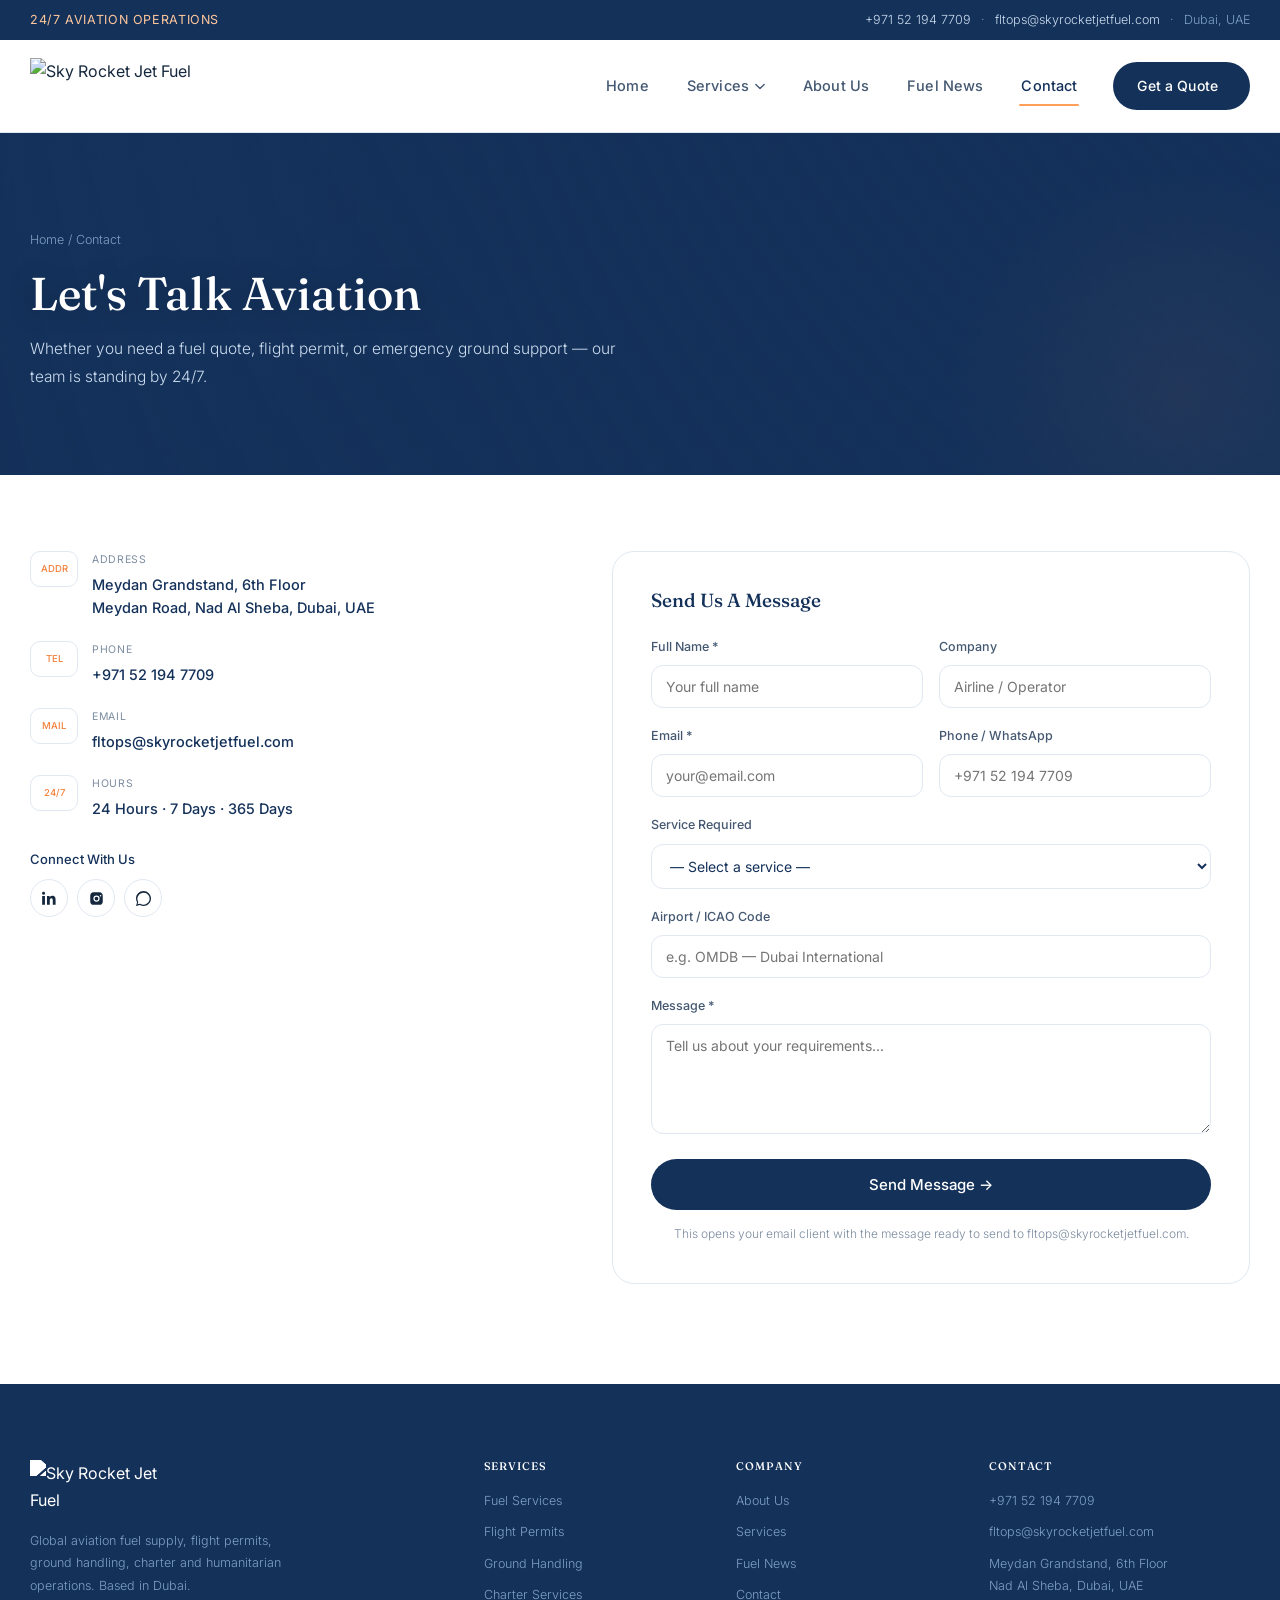
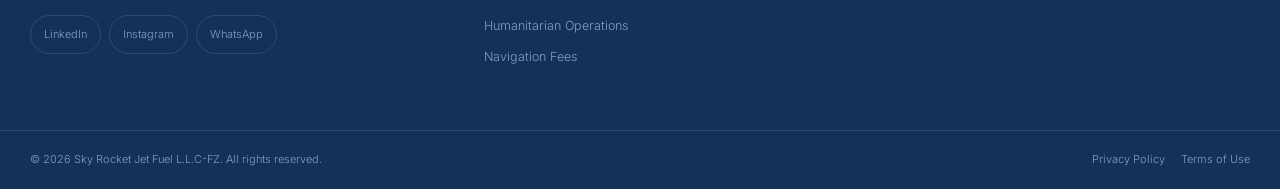
==== contact.html @ 84b89c98 "initial commit" ====
<!DOCTYPE html>
<html lang="en" dir="ltr">
<head>
<meta charset="UTF-8"/>
<meta name="viewport" content="width=device-width,initial-scale=1.0"/>
<title>Contact Us | Sky Rocket Jet Fuel</title>
<meta name="description" content="Contact Sky Rocket Jet Fuel for fuel quotes, flight permits, ground handling, or emergency support — available 24/7."/>
<link rel="canonical" href="https://skyrocketjetfuel.com/contact.html"/>
<link rel="preconnect" href="https://fonts.googleapis.com"><link rel="preconnect" href="https://fonts.gstatic.com" crossorigin>
<link href="https://fonts.googleapis.com/css2?family=Fraunces:opsz,wght@9..144,300..700&family=Inter:wght@300;400;500;600&display=swap" rel="stylesheet"/>
<link rel="stylesheet" href="styles.css"/>
</head>
<body>
<div id="siteHeader"></div>

<div class="page-hero">
  <div class="container">
    <div class="crumb"><a href="index.html">Home</a> / Contact</div>
    <h1>Let's Talk Aviation</h1>
    <p>Whether you need a fuel quote, flight permit, or emergency ground support — our team is standing by 24/7.</p>
  </div>
</div>

<section class="contact-page">
  <div class="container">
    <div class="contact-grid">
      <div class="reveal">
        <div class="c-items">
          <div class="c-item"><div class="c-icon">ADDR</div><div><div class="c-label">ADDRESS</div><div class="c-val">Meydan Grandstand, 6th Floor<br>Meydan Road, Nad Al Sheba, Dubai, UAE</div></div></div>
          <div class="c-item"><div class="c-icon">TEL</div><div><div class="c-label">PHONE</div><div class="c-val"><a href="tel:+971521947709">+971 52 194 7709</a></div></div></div>
          <div class="c-item"><div class="c-icon">MAIL</div><div><div class="c-label">EMAIL</div><div class="c-val"><a href="mailto:fltops@skyrocketjetfuel.com">fltops@skyrocketjetfuel.com</a></div></div></div>
          <div class="c-item"><div class="c-icon">24/7</div><div><div class="c-label">HOURS</div><div class="c-val">24 Hours · 7 Days · 365 Days</div></div></div>
        </div>
        <h4 style="font-size:13px;font-weight:500;color:var(--ink);margin-bottom:12px;font-family:var(--font)">Connect With Us</h4>
        <div class="social-row">
          <a href="https://www.linkedin.com/company/sky-rocket-jet-fuel/" target="_blank" rel="noopener" class="f-soc" title="LinkedIn"><svg viewBox="0 0 24 24"><path d="M4.98 3.5C4.98 4.88 3.87 6 2.49 6S0 4.88 0 3.5 1.11 1 2.49 1s2.49 1.12 2.49 2.5zM.24 8h4.5v14h-4.5V8zm7.5 0h4.32v1.92h.06c.6-1.14 2.06-2.34 4.24-2.34 4.54 0 5.38 2.98 5.38 6.84V22h-4.5v-6.72c0-1.6-.03-3.66-2.22-3.66-2.22 0-2.56 1.74-2.56 3.54V22h-4.5V8z"/></svg></a>
          <a href="https://www.instagram.com/skyrocket_aviation_srvs/" target="_blank" rel="noopener" class="f-soc" title="Instagram"><svg viewBox="0 0 24 24"><path d="M7 2C4.24 2 2 4.24 2 7v10c0 2.76 2.24 5 5 5h10c2.76 0 5-2.24 5-5V7c0-2.76-2.24-5-5-5H7zm5 5a5 5 0 110 10 5 5 0 010-10zm6.5-.75a1.25 1.25 0 110 2.5 1.25 1.25 0 010-2.5zM12 9a3 3 0 100 6 3 3 0 000-6z"/></svg></a>
          <a href="https://wa.me/971521947709" target="_blank" rel="noopener" class="f-soc" title="WhatsApp"><svg viewBox="0 0 24 24"><path d="M20.5 3.5A11.8 11.8 0 0012 0C5.4 0 0 5.4 0 12c0 2.1.6 4.1 1.7 5.9L0 24l6.3-1.7A11.9 11.9 0 0012 24c6.6 0 12-5.4 12-12 0-3.2-1.2-6.2-3.5-8.5zM12 21.8c-1.9 0-3.7-.5-5.3-1.4l-.4-.2-3.7 1 1-3.6-.2-.4A9.8 9.8 0 1121.8 12c0 5.4-4.4 9.8-9.8 9.8z"/></svg></a>
        </div>
      </div>
      <div class="contact-form-box reveal">
        <h3>Send Us A Message</h3>
        <div id="contact-form">
          <div class="form-row">
            <div class="fg"><label>Full Name *</label><input type="text" id="f-name" placeholder="Your full name" required/></div>
            <div class="fg"><label>Company</label><input type="text" id="f-company" placeholder="Airline / Operator"/></div>
          </div>
          <div class="form-row">
            <div class="fg"><label>Email *</label><input type="email" id="f-email" placeholder="your@email.com" required/></div>
            <div class="fg"><label>Phone / WhatsApp</label><input type="tel" id="f-phone" placeholder="+971 52 194 7709"/></div>
          </div>
          <div class="fg"><label>Service Required</label>
            <select id="f-service">
              <option value="">— Select a service —</option>
              <option>Fuel Services (Jet A-1)</option>
              <option>Flight Permits</option>
              <option>Ground Handling</option>
              <option>Charter Services</option>
              <option>Humanitarian Operations</option>
              <option>Navigation Fees</option>
              <option>Open a Credit Account</option>
            </select>
          </div>
          <div class="fg"><label>Airport / ICAO Code</label><input type="text" id="f-icao" placeholder="e.g. OMDB — Dubai International"/></div>
          <div class="fg"><label>Message *</label><textarea id="f-msg" placeholder="Tell us about your requirements..." required></textarea></div>
          <div id="form-error" class="f-error" style="display:none"></div>
          <button type="button" class="f-submit" id="f-submit-btn">Send Message →</button>
          <p class="f-note">This opens your email client with the message ready to send to fltops@skyrocketjetfuel.com.</p>
          <div id="form-ok" style="display:none;margin-top:14px;padding:16px;background:#f0fdf4;border:1.5px solid #86efac;border-radius:8px;text-align:center">
            <div style="font-size:15px;font-weight:700;color:#16a34a">Message Ready to Send</div>
            <p class="ok-detail" style="font-size:12.5px;color:#3d6b4a;margin-top:4px"></p>
          </div>
        </div>
      </div>
    </div>
  </div>
</section>

<div id="siteFooter"></div>
<script src="shared.js"></script>
</body>
</html>
---- styles.css ----
/* ═══════════════════════════════════════════════════
   SKY ROCKET JET FUEL — DESIGN SYSTEM v3
   Concept: professional flight-support desk
   White #FFFFFF · Aviation Blue #14315A · Light Orange #FF9F5A
═══════════════════════════════════════════════════ */
:root{
  --ink:#14315A;
  --navy:#1B4C86;
  --navy2:#2563AE;
  --amber:#FF9F5A;
  --amber-deep:#F2803A;
  --amber-lt:#FFC79B;
  --paper:#FFFFFF;
  --white:#FFFFFF;
  --panel:#EEF3FA;
  --text:#16283D;
  --text2:#445872;
  --text3:#7C8CA0;
  --on-dark:#CBDCEF;
  --on-dark-dim:#7FA0C4;
  --line:#E1E8F2;
  --line-dark:rgba(255,255,255,.12);
  --green:#3FAE64;
  --shadow:0 12px 34px rgba(20,49,90,.08);
  --shadow2:0 26px 60px rgba(20,49,90,.16);
  --radius:14px;
  --font:'Inter',sans-serif;
  --font-display:'Fraunces','Inter',serif;
  --mono:'Inter',sans-serif;
}
*,*::before,*::after{box-sizing:border-box;margin:0;padding:0}
html{scroll-behavior:smooth}
body{background:var(--paper);color:var(--text);font-family:var(--font);font-weight:400;font-size:16px;line-height:1.7;overflow-x:hidden;-webkit-font-smoothing:antialiased}
img{max-width:100%;display:block}
a{color:inherit;text-decoration:none}
ul{list-style:none}
button{font-family:inherit}
:focus-visible{outline:2px solid var(--amber);outline-offset:2px}
@media(prefers-reduced-motion:reduce){*{animation-duration:.01ms!important;transition-duration:.01ms!important}}
.container{width:min(100% - 48px,1220px);margin-inline:auto}
h1,h2,h3,h4{font-family:var(--font-display);font-weight:500;font-optical-sizing:auto;letter-spacing:0;color:var(--ink);line-height:1.15}
.code{font-family:var(--mono);font-size:11px;letter-spacing:.08em;font-weight:500}

/* ---------- topbar ---------- */
.topbar{background:var(--ink);color:var(--on-dark);font-size:12.5px;font-weight:300}
.topbar-in{display:flex;align-items:center;justify-content:space-between;height:40px}
.topbar-in span:first-child{letter-spacing:.05em;color:var(--amber-lt);font-weight:400}
.topbar-in div{display:flex;align-items:center;gap:10px}
.topbar-in a:hover{color:var(--white)}
.topbar-in>div>span{color:var(--on-dark-dim)}

/* ---------- header / nav ---------- */
.site-header{position:sticky;top:0;z-index:50;background:rgba(255,255,255,.85);backdrop-filter:blur(10px);border-bottom:1px solid var(--line)}
.nav-inner{display:flex;align-items:center;justify-content:space-between;height:84px}
.brand img{height:32px;width:auto}
.nav-links{display:flex;align-items:center;gap:32px}
.nav-links>li{position:relative}
.nav-links a{font-size:14px;font-weight:400;color:var(--text2);padding:8px 2px;letter-spacing:.01em}
.nav-links>li>a:hover,.nav-links>li>a.active{color:var(--ink)}
.nav-links>li>a.active{border-bottom:1px solid var(--amber)}
.nav-drop{position:relative}
.dropdown{position:absolute;top:calc(100% + 16px);left:-16px;background:var(--white);border:1px solid var(--line);border-radius:var(--radius);box-shadow:var(--shadow2);padding:10px;min-width:220px;opacity:0;visibility:hidden;transform:translateY(4px);transition:.18s}
.nav-drop:hover .dropdown{opacity:1;visibility:visible;transform:none}
.dropdown a{display:block;padding:10px 14px;border-radius:9px;font-size:13.5px;font-weight:400;color:var(--text2)}
.dropdown a:hover{background:var(--panel);color:var(--ink)}
.nav-cta{background:var(--ink);color:var(--paper)!important;padding:12px 22px;border-radius:24px;font-weight:500!important}
.nav-cta:hover{background:var(--amber-deep);color:var(--ink)!important}
.hamburger{display:none;flex-direction:column;gap:4px;width:24px;background:none;border:0;cursor:pointer}
.hamburger span{height:1.5px;background:var(--ink);border-radius:2px;transition:.2s}
.hamburger.open span:nth-child(1){transform:translateY(6px) rotate(45deg)}
.hamburger.open span:nth-child(2){opacity:0}
.hamburger.open span:nth-child(3){transform:translateY(-6px) rotate(-45deg)}
.mobile-menu{position:fixed;top:84px;left:0;right:0;z-index:49;background:var(--white);border-bottom:1px solid var(--line);box-shadow:var(--shadow2);display:flex;flex-direction:column;transform:translateY(-8px);opacity:0;visibility:hidden;transition:.18s;max-height:calc(100vh - 84px);overflow-y:auto}
.mobile-menu.open{transform:none;opacity:1;visibility:visible}
.mobile-menu a{padding:15px 24px;border-bottom:1px solid var(--line);font-size:14.5px;font-weight:400;color:var(--text2)}
.mobile-menu .mob-section{padding:15px 24px 4px;font-size:11px;font-weight:500;letter-spacing:.08em;color:var(--text3)}

/* ---------- buttons ---------- */
.btn{display:inline-flex;align-items:center;justify-content:center;gap:8px;padding:14px 28px;border-radius:26px;font-size:14px;font-weight:500;cursor:pointer;border:1px solid transparent;transition:.2s;letter-spacing:.01em}
.btn-orange,.btn-primary{background:var(--ink);color:var(--paper)}
.btn-orange:hover,.btn-primary:hover{background:var(--amber-deep);color:var(--ink)}
.btn-outline-dark{border-color:var(--line);color:var(--ink);background:transparent}
.btn-outline-dark:hover{border-color:var(--amber);background:var(--white)}
.btn-outline-light{border-color:var(--line-dark);color:var(--white)}
.btn-outline-light:hover{background:rgba(255,255,255,.06)}

/* ---------- shared section chrome ---------- */
.section{padding:104px 0}
.eyebrow{font-size:12.5px;letter-spacing:.1em;color:var(--amber-deep);font-weight:500;text-transform:uppercase}
.section-head{display:grid;grid-template-columns:1.1fr .9fr;gap:40px;align-items:end;margin-bottom:50px}
.section-head h2{font-size:clamp(28px,3.4vw,42px);margin-top:12px}
.section-head p{color:var(--text2);font-size:15.5px;max-width:480px;line-height:1.8}
.section-label{display:flex;align-items:center;gap:10px}
.section-label span{font-size:12.5px;letter-spacing:.1em;color:var(--amber-deep);font-weight:500;text-transform:uppercase}
.section-title{font-size:clamp(26px,3.2vw,38px);margin:12px 0 18px}
.section-sub{color:var(--text2);font-size:15px;line-height:1.8;max-width:520px}

/* ---------- page hero (interior pages) ---------- */
.page-hero{background:var(--ink);color:var(--white);padding:70px 0 56px}
.crumb{font-size:12.5px;color:var(--on-dark-dim);margin-bottom:18px;font-weight:300}
.crumb a{color:var(--on-dark-dim)}
.crumb a:hover{color:var(--amber-lt)}
.page-hero h1{color:var(--white);font-size:clamp(32px,4vw,46px);margin-bottom:14px;font-weight:500}
.page-hero p{color:var(--on-dark);max-width:620px;font-size:15.5px;line-height:1.8;font-weight:300}

/* ---------- home hero ---------- */
.hero-clean{padding:76px 0 90px}
.hero-split{display:grid;grid-template-columns:1.05fr .95fr;gap:60px;align-items:center}
.hero-copy h1{font-size:clamp(38px,5vw,58px);line-height:1.12;margin:18px 0 24px;font-weight:500}
.hero-copy h1 strong{color:var(--amber-deep);font-weight:500;font-style:italic}
.hero-copy p{color:var(--text2);font-size:16.5px;max-width:520px;line-height:1.8;margin-bottom:32px;font-weight:300}
.hero-actions{display:flex;gap:14px;flex-wrap:wrap;margin-bottom:44px}
.hero-metrics-dark{display:flex;gap:36px;border-top:1px solid var(--line);padding-top:24px}
.hero-metrics-dark div{display:flex;flex-direction:column;gap:3px}
.hero-metrics-dark strong{font-family:var(--font-display);font-size:24px;color:var(--ink);font-weight:500}
.hero-metrics-dark span{font-size:11px;color:var(--text3);letter-spacing:.06em;font-weight:400}

/* dispatch panel visual — softened */
.dispatch-panel{background:var(--ink);border-radius:20px;padding:30px 28px 26px;box-shadow:var(--shadow2);position:relative;overflow:hidden}
.dp-head{display:flex;justify-content:space-between;align-items:center;position:relative;z-index:1;margin-bottom:20px}
.dp-head span{font-size:11px;letter-spacing:.08em;color:var(--on-dark-dim);font-weight:400}
.dp-live{display:flex;align-items:center;gap:7px;font-size:11px;color:#8fe0ac;font-weight:400}
.dp-dot{width:6px;height:6px;border-radius:50%;background:var(--green);box-shadow:0 0 0 4px rgba(63,174,100,.18)}
.dp-strip{position:relative;z-index:1;display:grid;grid-template-columns:56px 1fr auto;gap:16px;align-items:center;padding:15px 4px;border-bottom:1px solid var(--line-dark)}
.dp-strip:last-child{border-bottom:0}
.dp-code{font-size:12px;font-weight:500;color:var(--amber-lt);letter-spacing:.04em}
.dp-route{font-size:14px;color:var(--white);font-weight:400}
.dp-sub{font-size:11.5px;color:var(--on-dark-dim);margin-top:3px;font-weight:300}
.dp-status{font-size:10.5px;letter-spacing:.03em;padding:5px 11px;border-radius:20px;white-space:nowrap;font-weight:400}
.dp-status.ok{background:rgba(63,174,100,.15);color:#8fe0ac}
.dp-status.wait{background:rgba(255,159,90,.15);color:var(--amber-lt)}

/* ---------- trust strip ---------- */
.trust-strip{background:var(--ink);border-top:1px solid var(--line-dark)}
.trust-grid{display:grid;grid-template-columns:repeat(4,1fr)}
.trust-grid div{padding:22px 28px;border-right:1px solid var(--line-dark)}
.trust-grid div:last-child{border-right:0}
.trust-grid small{display:block;font-size:10.5px;letter-spacing:.08em;color:var(--on-dark-dim);margin-bottom:6px;font-weight:400;text-transform:uppercase}
.trust-grid strong{font-family:var(--font-display);font-size:18px;color:var(--white);font-weight:500}

/* ---------- flight-strip service list (home) — softened to editorial rows ---------- */
.strip-list{border-top:1px solid var(--line)}
.strip-row{display:grid;grid-template-columns:64px 70px 1.3fr 1.7fr auto;gap:24px;align-items:center;padding:26px 8px;border-bottom:1px solid var(--line);transition:.2s}
.strip-thumb{width:64px;height:64px;border-radius:12px;overflow:hidden;flex-shrink:0}
.strip-thumb img{width:100%;height:100%;object-fit:cover;transition:transform .3s}
.strip-row:hover .strip-thumb img{transform:scale(1.08)}
.strip-row:hover{background:var(--white)}
.strip-code{font-size:12.5px;font-weight:500;color:var(--amber-deep);letter-spacing:.05em}
.strip-title{font-size:19px;font-weight:500;color:var(--ink);font-family:var(--font-display)}
.strip-desc{font-size:14px;color:var(--text2);line-height:1.7;font-weight:300}
.strip-link{font-size:13px;font-weight:500;color:var(--ink);white-space:nowrap;display:flex;align-items:center;gap:6px}
.strip-row:hover .strip-link{color:var(--amber-deep)}

/* ---------- why / vision cards ---------- */
.dark-section{background:var(--ink);color:var(--white)}
.dark-section .eyebrow{color:var(--amber-lt)}
.split{display:grid;grid-template-columns:1fr 1fr;gap:64px;align-items:start}
.split h2{color:var(--white);margin-top:12px}
.split .lead{color:var(--on-dark);font-size:15.5px;line-height:1.8;margin-bottom:36px;max-width:460px;font-weight:300}
.feature-list{display:flex;flex-direction:column;gap:24px}
.feature-list>div{display:grid;grid-template-columns:34px 1fr;gap:16px}
.feature-list b{font-family:var(--font-display);color:var(--amber-lt);font-size:14px;padding-top:2px;font-weight:500}
.feature-list strong{display:block;color:var(--white);font-size:15.5px;margin-bottom:5px;font-weight:500}
.feature-list small{color:var(--on-dark-dim);font-size:13.5px;line-height:1.7;font-weight:300}
.dark-image{border-radius:18px;overflow:hidden;height:420px;position:relative;box-shadow:var(--shadow2)}
.dark-image img{width:100%;height:100%;object-fit:cover;filter:saturate(.85) brightness(.96)}
.image-caption{position:absolute;left:24px;bottom:22px;color:var(--white)}
.image-caption span{display:block;font-size:10.5px;letter-spacing:.08em;color:var(--amber-lt);font-weight:400;text-transform:uppercase}
.image-caption strong{display:block;font-size:16px;margin-top:4px;font-weight:500;font-family:var(--font-display)}

/* ---------- who we serve ---------- */
.served{background:var(--white)}
.served-grid{display:grid;grid-template-columns:repeat(4,1fr);gap:18px}
.served-card{position:relative;min-height:230px;border-radius:18px;overflow:hidden;border:1px solid var(--line);isolation:isolate}
.served-card img{position:absolute;inset:0;width:100%;height:100%;object-fit:cover;z-index:0;transition:transform .4s ease}
.served-card:hover img{transform:scale(1.06)}
.served-card:before{content:"";position:absolute;inset:0;z-index:1;background:linear-gradient(180deg,rgba(20,49,90,.15) 0%,rgba(20,49,90,.35) 45%,rgba(20,49,90,.92) 100%)}
.served-card .served-body{position:relative;z-index:2;padding:24px 24px;height:100%;display:flex;flex-direction:column;justify-content:flex-end}
.served-index{font-size:11px;color:var(--amber-lt);letter-spacing:.08em;font-weight:500;text-transform:uppercase}
.served-card h3{font-size:18px;margin:10px 0 8px;font-weight:600;color:#fff}
.served-card p{font-size:13.5px;color:rgba(255,255,255,.82);line-height:1.7;font-weight:300}

/* legacy about-page client cards */
.client-card{background:var(--white);padding:28px;border:1px solid var(--line);border-radius:var(--radius)}
.client-card h4{font-size:16px;margin-bottom:9px;font-weight:500}
.client-card p{font-size:13.5px;color:var(--text2);line-height:1.7;font-weight:300}
.clients-grid{display:grid;grid-template-columns:repeat(5,1fr);gap:14px}
.clients-intro{max-width:600px;margin-bottom:44px}

/* ---------- coverage / dispatch map ---------- */
.coverage{background:var(--paper)}
.coverage-panel{display:grid;grid-template-columns:1fr 1fr;gap:68px;align-items:center}
.coverage-panel p{color:var(--text2);max-width:480px;line-height:1.8;font-size:15px;font-weight:300}
.coverage-numbers{display:flex;gap:36px;margin:28px 0 12px}
.coverage-numbers strong{font-family:var(--font-display);font-size:24px;color:var(--ink);display:block;font-weight:500}
.coverage-numbers span{font-size:10.5px;color:var(--text3);letter-spacing:.06em;font-weight:400}
.text-link{color:var(--amber-deep);font-size:13px;font-weight:500}

/* about page */
.about-grid{display:grid;grid-template-columns:1fr 1fr;gap:60px;align-items:start;margin-bottom:96px}
.about-imgs{position:relative}
.about-img-main{border-radius:18px;height:430px;object-fit:cover;width:100%}
.about-img-accent{position:absolute;right:-30px;bottom:-30px;width:46%;border-radius:16px;border:6px solid var(--paper);height:200px;object-fit:cover}
.about-qualities{display:grid;grid-template-columns:1fr 1fr;gap:20px;margin-bottom:28px}
.quality-item{display:flex;gap:12px;align-items:flex-start}
.quality-icon{width:6px;height:6px;border-radius:50%;background:var(--amber);margin-top:8px;flex-shrink:0}
.quality-item h4{font-size:14.5px;margin-bottom:4px;font-weight:500}
.quality-item p{font-size:12.5px;color:var(--text2);line-height:1.6;font-weight:300}
.why-list{margin:20px 0 28px;display:flex;flex-direction:column;gap:10px}
.why-list li{font-size:14px;color:var(--text2);padding-left:22px;position:relative;font-weight:300}
.why-list li:before{content:"";position:absolute;left:0;top:10px;width:8px;height:1px;background:var(--amber-deep)}
#vision{background:var(--ink);padding:96px 0}
.vision-grid{display:grid;grid-template-columns:repeat(3,1fr);gap:22px}
.vision-card{background:rgba(255,255,255,.03);border:1px solid var(--line-dark);border-radius:18px;padding:32px}
.vision-card h3{color:var(--white);font-size:18px;margin-bottom:12px;font-weight:500}
.vision-card p{color:var(--on-dark);font-size:13.5px;line-height:1.8;font-weight:300}
.v-icon{width:28px;height:1px;background:var(--amber);margin-bottom:22px}
#coverage .cov-stats{display:flex;gap:32px;margin:24px 0}
.cov-stat .n{font-family:var(--font-display);font-size:26px;color:var(--ink);font-weight:500}
.cov-stat .l{font-size:10.5px;color:var(--text3);letter-spacing:.06em;font-weight:400}
.cov-map{border-radius:18px;overflow:hidden;height:340px}
.cov-map img{width:100%;height:100%;object-fit:cover}

/* ---------- service detail pages ---------- */
.svc-detail{padding:86px 0 96px}
.svc-detail-grid{display:grid;grid-template-columns:1.5fr 1fr;gap:60px}
.svc-detail-body>p:first-child{font-size:16.5px;color:var(--text2);line-height:1.85;margin-bottom:36px;font-weight:300}
.svc-detail-body h2{font-size:20px;margin:0 0 18px;font-weight:500}
.svc-detail-list{display:flex;flex-direction:column;gap:13px;margin-bottom:36px}
.svc-detail-list li{position:relative;padding-left:24px;font-size:14.5px;color:var(--text2);line-height:1.7;font-weight:300}
.svc-detail-list li:before{content:"";position:absolute;left:0;top:10px;width:8px;height:1px;background:var(--amber-deep)}
.svc-detail-body>p:last-of-type{color:var(--text2);font-size:14.5px;line-height:1.8;margin-bottom:24px;font-weight:300}
.svc-side{background:var(--ink);border-radius:20px;padding:30px 28px;position:sticky;top:104px}
.svc-side h4{color:var(--white);font-size:12.5px;letter-spacing:.08em;margin-bottom:20px;text-transform:uppercase;font-weight:500;font-family:var(--font)}
.svc-side-item{display:grid;grid-template-columns:48px 1fr;gap:14px;align-items:center;padding:14px 0;border-bottom:1px solid var(--line-dark)}
.svc-side-item:last-of-type{border-bottom:0;margin-bottom:22px}
.si-icon{font-size:10px;color:var(--amber-lt);border:1px solid var(--line-dark);border-radius:10px;text-align:center;padding:7px 2px;letter-spacing:.02em;font-weight:400}
.si-txt{font-size:12.5px;color:var(--on-dark);font-weight:300}
.related-services{display:flex;flex-direction:column;gap:2px}
.related-services a{display:flex;justify-content:space-between;font-size:12.5px;color:var(--on-dark);padding:12px 0;border-top:1px solid var(--line-dark);font-weight:300}
.related-services a:hover{color:var(--amber-lt)}

#cta-band{background:var(--ink)}
.cta-band-inner{padding:76px 0;text-align:center;max-width:600px;margin-inline:auto}
.cta-band-inner h2{color:var(--white);font-size:clamp(24px,2.8vw,32px);margin-bottom:14px;font-weight:500}
.cta-band-inner h2 em{color:var(--amber);font-style:italic}
.cta-band-inner p{color:var(--on-dark);font-size:14.5px;margin-bottom:28px;font-weight:300}
.cta-btns{display:flex;justify-content:center;gap:14px}

/* home cta */
.cta{background:var(--ink);padding:82px 0}
.cta-inner{display:flex;align-items:center;justify-content:space-between;gap:30px;flex-wrap:wrap}
.cta h2{color:var(--white);font-size:clamp(26px,3.4vw,38px);margin:10px 0;font-weight:500}
.cta p{color:var(--on-dark);font-weight:300}
.cta .eyebrow{color:var(--amber-lt)}

/* ---------- news ---------- */
.news-grid{display:grid;grid-template-columns:repeat(3,1fr);gap:22px}
.news-card{background:var(--white);border:1px solid var(--line);border-radius:18px;overflow:hidden;transition:.25s}
.news-card:hover{transform:translateY(-3px);box-shadow:var(--shadow)}
.news-img{width:100%;height:170px;object-fit:cover}
.news-body{padding:24px}
.news-tag{color:var(--amber-deep);font-size:10.5px;letter-spacing:.06em;font-weight:500;text-transform:uppercase}
.news-body h3{font-size:16.5px;line-height:1.5;color:var(--ink);margin:10px 0;font-family:var(--font-display);font-weight:500}
.news-body p{font-size:13px;color:var(--text2);line-height:1.7;margin:0 0 16px;font-weight:300}
.news-meta{display:flex;align-items:center;gap:10px;padding-top:14px;border-top:1px solid var(--line);font-size:11px;color:var(--text3);font-weight:300}
.news-meta a{margin-left:auto;color:var(--amber-deep);font-weight:500}
.news-placeholder{padding:44px 24px;color:var(--text3);font-size:13px;font-weight:300}
.news-hero{background:linear-gradient(135deg,var(--ink),var(--navy2))}
.news-page-main{background:var(--paper);min-height:520px;padding:76px 0 96px}
.live-bar{display:flex;justify-content:space-between;align-items:center;margin-bottom:30px;padding:16px 20px;background:var(--white);border:1px solid var(--line);border-radius:18px}
.live-bar>div{display:flex;align-items:center;gap:9px;font-size:12px;color:var(--text2);font-weight:300}
.live-bar strong{color:var(--ink);font-size:11px;letter-spacing:.06em;font-weight:500}
.live-dot{width:7px;height:7px;background:var(--green);border-radius:50%;box-shadow:0 0 0 5px rgba(63,174,100,.14)}
.refresh-btn{border:1px solid var(--line);background:var(--white);padding:10px 16px;border-radius:20px;font-size:11px;font-weight:500;color:var(--ink);cursor:pointer}
.refresh-btn:hover{border-color:var(--amber);color:var(--amber-deep)}
.news-disclaimer{font-size:11px;color:var(--text3);margin-top:24px;font-weight:300}

/* ---------- contact ---------- */
.contact-page{padding:76px 0 100px}
.contact-grid{display:grid;grid-template-columns:.9fr 1.1fr;gap:60px}
.c-items{display:flex;flex-direction:column;gap:22px;margin-bottom:32px}
.c-item{display:grid;grid-template-columns:48px 1fr;gap:14px;align-items:start}
.c-icon{font-size:9.5px;font-weight:500;color:var(--amber-deep);border:1px solid var(--line);border-radius:10px;text-align:center;padding:9px 2px;text-transform:uppercase}
.c-label{font-size:10.5px;color:var(--text3);letter-spacing:.06em;margin-bottom:4px;font-weight:400;text-transform:uppercase}
.c-val{font-size:14.5px;font-weight:500;color:var(--ink);line-height:1.6}
.social-row{display:flex;gap:9px}
.f-soc{width:38px;height:38px;display:flex;align-items:center;justify-content:center;border:1px solid var(--line);border-radius:50%}
.f-soc svg{width:15px;height:15px;fill:currentColor}
.f-soc:hover{border-color:var(--amber);color:var(--amber-deep)}
.contact-form-box{background:var(--white);border:1px solid var(--line);border-radius:22px;padding:38px}
.contact-form-box h3{font-size:19px;margin-bottom:24px;font-weight:500}
.form-row{display:grid;grid-template-columns:1fr 1fr;gap:16px}
.fg{margin-bottom:17px}
.fg label{display:block;font-size:12.5px;font-weight:500;color:var(--text2);margin-bottom:8px}
.fg input,.fg select,.fg textarea{width:100%;border:1px solid var(--line);border-radius:12px;padding:12px 14px;font-size:14px;font-family:inherit;font-weight:400;color:var(--ink);background:var(--paper)}
.fg input:focus,.fg select:focus,.fg textarea:focus{outline:2px solid var(--amber);border-color:var(--amber)}
.fg textarea{min-height:110px;resize:vertical}
.f-submit{width:100%;background:var(--ink);color:var(--paper);border:0;padding:16px;border-radius:26px;font-size:15px;font-weight:500;cursor:pointer}
.f-submit:hover{background:var(--amber-deep);color:var(--ink)}
.f-submit:disabled{opacity:.6;cursor:not-allowed}
.f-note{font-size:12px;color:var(--text3);margin-top:14px;text-align:center;font-weight:300}
.f-error{font-size:12.5px;color:#b5563e;margin-top:8px;font-weight:400}

/* ---------- footer ---------- */
footer{background:var(--ink);color:var(--on-dark-dim);padding-top:76px}
.footer-grid{display:grid;grid-template-columns:2fr 1fr 1fr 1.3fr;gap:52px;padding-bottom:52px}
.footer-logo,.f-brand img{width:150px;filter:brightness(0) invert(1)}
.footer-grid p,.f-brand p{font-size:12.5px;max-width:280px;line-height:1.8;margin-top:16px;font-weight:300}
.footer-grid h4{color:var(--white);font-size:11px;letter-spacing:.08em;margin-bottom:18px;font-weight:500;text-transform:uppercase}
.footer-grid>div>a,.footer-grid>div>span,.f-col li a{display:block;font-size:12.5px;margin-bottom:10px;color:var(--on-dark-dim);font-weight:300}
.f-col ul{display:flex;flex-direction:column}
.footer-grid a:hover,.f-col li a:hover{color:var(--white)}
.social{display:flex;gap:8px;margin-top:18px}
.social a{border:1px solid var(--line-dark);padding:9px 13px;border-radius:20px;font-size:11px;font-weight:300}
.social a:hover{border-color:var(--amber);color:var(--amber-lt)}
.footer-bottom{border-top:1px solid var(--line-dark);margin-top:0}
.footer-bottom .container{min-height:58px;display:flex;align-items:center;justify-content:space-between;font-size:11px;font-weight:300}
.footer-bot-links{display:flex;gap:16px}

.reveal{opacity:0;transform:translateY(14px);transition:opacity .6s ease,transform .6s ease}
.reveal.visible{opacity:1;transform:none}

/* ---------- responsive ---------- */
@media(max-width:980px){
  .hero-split,.split,.coverage-panel,.about-grid,.svc-detail-grid,.contact-grid,.section-head{grid-template-columns:1fr;gap:32px}
  .nav-links{display:none}
  .hamburger{display:flex}
  .strip-row{grid-template-columns:56px 1fr;grid-template-areas:"thumb code" "thumb title" "thumb desc" "thumb link";row-gap:6px}
  .strip-thumb{grid-area:thumb;width:56px;height:56px}
  .strip-code{grid-area:code}.strip-title{grid-area:title}.strip-desc{grid-area:desc}.strip-link{grid-area:link;justify-self:start}
  .served-grid{grid-template-columns:1fr 1fr}
  .clients-grid{grid-template-columns:1fr 1fr}
  .about-qualities{grid-template-columns:1fr}
  .svc-side{position:static}
  .trust-grid{grid-template-columns:1fr 1fr}
  .trust-grid div{border-right:1px solid var(--line-dark);border-bottom:1px solid var(--line-dark)}
  .form-row{grid-template-columns:1fr}
  .vision-grid{grid-template-columns:1fr}
  .footer-grid{grid-template-columns:1fr 1fr}
}
@media(max-width:640px){
  .topbar-in span:first-child,.topbar-in>div>span{display:none}
  .hero-copy h1{font-size:36px}
  .hero-metrics-dark{flex-wrap:wrap;gap:24px}
  .section{padding:70px 0}
  .page-hero{padding:52px 0 44px}
  .page-hero h1{font-size:30px}
  .news-grid{grid-template-columns:1fr}
  .clients-grid,.served-grid{grid-template-columns:1fr}
  .footer-grid{grid-template-columns:1fr}
  .cta-inner{flex-direction:column;align-items:flex-start}
  .about-img-accent{display:none}
  .vision-grid{gap:16px}
}

/* ---------- world map (coverage) ---------- */
.world-map-wrap{border-radius:20px;overflow:hidden;background:var(--ink);position:relative}
.world-map-svg{width:100%;height:100%;display:block}
.map-continent{fill:rgba(255,255,255,.055)}
.map-arc{fill:none;stroke:rgba(255,159,90,.4);stroke-width:1.2;stroke-dasharray:4 4}
.map-hub-ring{fill:none;stroke:var(--amber);stroke-width:1.5;opacity:.35;animation:mapPulse 2.6s ease-out infinite}
.map-hub-dot{fill:var(--amber)}
.map-dot{fill:#e9edf0;stroke:var(--navy);stroke-width:1}
.map-label{font-family:var(--mono);font-size:10px;fill:var(--on-dark);letter-spacing:.04em}
.map-hub-label{font-family:var(--mono);font-size:10.5px;fill:var(--amber-lt);font-weight:700;letter-spacing:.04em}
@keyframes mapPulse{0%{transform:scale(.4);opacity:.6}100%{transform:scale(2.6);opacity:0}}

/* ---------- animated counters ---------- */
.count-up{display:inline}

/* ---------- service page image banner ---------- */
.svc-photo{border-radius:14px;overflow:hidden;height:280px;margin-bottom:36px}
.svc-photo img{width:100%;height:100%;object-fit:cover}

/* ---------- news: category filters + skeleton ---------- */
.news-filters{display:flex;gap:10px;margin-bottom:28px;flex-wrap:wrap}
.news-filter-btn{border:1px solid var(--line);background:var(--white);padding:9px 18px;border-radius:20px;font-size:12.5px;font-weight:600;color:var(--text2);cursor:pointer;transition:.15s}
.news-filter-btn:hover{border-color:var(--amber)}
.news-filter-btn.active{background:var(--ink);color:var(--white);border-color:var(--ink)}
.news-skel{background:var(--white);border:1px solid var(--line);border-radius:8px;overflow:hidden}
.news-skel .sk-img{height:170px;background:linear-gradient(100deg,var(--panel) 30%,#e4e8e4 50%,var(--panel) 70%);background-size:200% 100%;animation:skelShimmer 1.4s ease-in-out infinite}
.news-skel .sk-body{padding:22px;display:flex;flex-direction:column;gap:10px}
.news-skel .sk-line{height:11px;border-radius:4px;background:linear-gradient(100deg,var(--panel) 30%,#e4e8e4 50%,var(--panel) 70%);background-size:200% 100%;animation:skelShimmer 1.4s ease-in-out infinite}
.news-skel .sk-line.w60{width:60%}
.news-skel .sk-line.w90{width:90%}
.news-skel .sk-line.w40{width:40%}
@keyframes skelShimmer{0%{background-position:200% 0}100%{background-position:-200% 0}}

@media(max-width:640px){
  .svc-photo{height:200px}
  .news-filters{gap:8px}
  .news-filter-btn{padding:8px 14px;font-size:12px}
}

/* ---------- magazine-style cards (regions / featured news) ---------- */
.mag-grid{display:grid;grid-template-columns:1fr 1fr;gap:22px}
.mag-card{position:relative;border-radius:18px;overflow:hidden;height:420px;display:flex;flex-direction:column;justify-content:space-between;box-shadow:var(--shadow)}
.mag-card img{position:absolute;inset:0;width:100%;height:100%;object-fit:cover;z-index:0;transition:transform .5s ease}
.mag-card:hover img{transform:scale(1.05)}
.mag-card:before{content:"";position:absolute;inset:0;background:linear-gradient(180deg,rgba(20,49,90,.1) 0%,rgba(20,49,90,.05) 38%,rgba(20,49,90,.92) 100%);z-index:1}
.mag-eyebrow{position:relative;z-index:2;padding:26px 28px 0;font-size:11px;letter-spacing:.09em;color:var(--amber-lt);text-transform:uppercase;font-weight:600}
.mag-title{position:relative;z-index:2;padding:2px 28px 0;font-family:var(--font-display);font-weight:700;font-size:clamp(34px,4.6vw,58px);color:#fff;line-height:.98;margin-top:8px}
.mag-meta{position:relative;z-index:2;display:flex;justify-content:space-between;align-items:flex-end;padding:0 28px 26px;gap:12px}
.mag-meta .mag-label{font-size:10.5px;letter-spacing:.06em;color:rgba(255,255,255,.62);text-transform:uppercase;margin-bottom:6px;display:block;font-weight:500}
.mag-meta h4{color:#fff;font-size:19px;font-weight:600;font-family:var(--font-display);line-height:1.3}
.mag-meta .mag-year{font-size:13px;color:rgba(255,255,255,.7);white-space:nowrap;font-weight:400}
.mag-card.mag-link{cursor:pointer}
.mag-featured{margin-bottom:28px}
.mag-featured .mag-card{height:380px}

@media(max-width:900px){
  .mag-grid{grid-template-columns:1fr}
  .mag-card{height:320px}
}

/* ---------- background motion effects (professional, subtle) ---------- */
.hero-clean{position:relative;overflow:hidden}
.hero-bg-glow{position:absolute;inset:-10% -10% -10% -10%;z-index:0;pointer-events:none;
  background:
    radial-gradient(600px circle at 15% 20%, rgba(37,99,174,.10), transparent 60%),
    radial-gradient(500px circle at 85% 75%, rgba(255,159,90,.09), transparent 60%);
  animation:heroDrift 18s ease-in-out infinite alternate}
.hero-clean .container{position:relative;z-index:1}
@keyframes heroDrift{
  0%{transform:translate(0,0) scale(1)}
  100%{transform:translate(-2%,2%) scale(1.06)}
}

.page-hero,.dark-section,.cta,#cta-band,.news-hero{position:relative;overflow:hidden}
.page-hero:before,.dark-section:before,.cta:before,#cta-band:before,.news-hero:before{
  content:"";position:absolute;inset:-20%;z-index:0;pointer-events:none;
  background:radial-gradient(500px circle at 20% 30%, rgba(37,99,174,.14), transparent 55%),
             radial-gradient(420px circle at 80% 70%, rgba(255,159,90,.10), transparent 55%);
  animation:heroDrift 22s ease-in-out infinite alternate}
.page-hero .container,.dark-section .container,.cta .container,#cta-band .cta-band-inner,.news-hero .container{position:relative;z-index:1}

.dispatch-panel:after{content:"";position:absolute;inset:0;z-index:0;pointer-events:none;
  background:radial-gradient(360px circle at 30% 20%, rgba(255,159,90,.08), transparent 60%);
  animation:heroDrift 14s ease-in-out infinite alternate}

@media(prefers-reduced-motion:reduce){
  .hero-bg-glow,.page-hero:before,.dark-section:before,.cta:before,#cta-band:before,.news-hero:before,.dispatch-panel:after{animation:none}
}


/* ═══════════════════════════════════════════════════
   v4 — LIVE HERO · TICKER · BIGGER SERVICE ROWS · REGION CARDS
═══════════════════════════════════════════════════ */

/* ---------- scroll progress bar (all pages) ---------- */
.scroll-progress{position:fixed;top:0;left:0;right:0;height:3px;z-index:100;pointer-events:none}
.scroll-progress i{display:block;height:100%;background:linear-gradient(90deg,var(--amber),var(--amber-deep));transform:scaleX(0);transform-origin:left}

/* ---------- live hero: region photo slideshow ---------- */
.hero-live{padding:0;min-height:clamp(620px,calc(100vh - 132px),820px);display:flex;flex-direction:column;background:var(--ink);color:#fff;isolation:isolate}
.hero-slides{position:absolute;inset:-16% 0 0 0;z-index:0;will-change:transform}
.hero-slide{position:absolute;inset:0;opacity:0;transition:opacity 1.4s ease}
.hero-slide.active{opacity:1;z-index:2}
.hero-slide.prev{z-index:1}
.hero-slide img{width:100%;height:100%;object-fit:cover;transform:scale(1.04)}
.hero-slide.active img,.hero-slide.prev img{animation:heroZoom 11s ease-out forwards}
@keyframes heroZoom{
  from{transform:scale(1.04) translate3d(0,0,0)}
  to{transform:scale(1.16) translate3d(-1.5%,-1%,0)}
}
.hero-shade{position:absolute;inset:0;z-index:1;pointer-events:none;
  background:
    linear-gradient(90deg,rgba(9,25,52,.80) 0%,rgba(9,25,52,.52)44%,rgba(9,25,52,.14) 100%),
    linear-gradient(180deg,rgba(9,25,52,.30) 0%,rgba(9,25,52,0) 28%,rgba(9,25,52,.68) 100%)}

.hero-live .hero-split{margin-block:auto;padding:92px 0 44px}
.hero-live .eyebrow{color:var(--amber-lt)}
.hero-live .hero-copy h1{color:#fff;text-shadow:0 2px 30px rgba(0,0,0,.25)}
.hero-live .hero-copy h1 strong{color:var(--amber)}
.hero-live .hero-copy p{color:rgba(255,255,255,.88)}
.hero-live .btn-orange{background:var(--amber);color:var(--ink)}
.hero-live .btn-orange:hover{background:#fff;color:var(--ink)}
.hero-live .btn-outline-dark{border-color:rgba(255,255,255,.42);color:#fff}
.hero-live .btn-outline-dark:hover{background:rgba(255,255,255,.12);border-color:#fff}
.hero-live .hero-metrics-dark{border-top-color:rgba(255,255,255,.22)}
.hero-live .hero-metrics-dark strong{color:#fff}
.hero-live .hero-metrics-dark span{color:rgba(255,255,255,.7)}
.hero-live .dispatch-panel{background:rgba(10,29,60,.58);-webkit-backdrop-filter:blur(14px);backdrop-filter:blur(14px);border:1px solid rgba(255,255,255,.15)}
@media(min-width:981px){
  .hero-live .hero-copy{background:rgba(9,22,45,.46);-webkit-backdrop-filter:blur(16px);backdrop-filter:blur(16px);
    border:1px solid rgba(255,255,255,.13);border-radius:22px;padding:38px 42px 40px;box-shadow:var(--shadow2)}
  .hero-live .hero-copy .hero-metrics-dark{border-top-color:rgba(255,255,255,.16)}
}


/* hero entrance */
.hero-live .hero-copy>*,.hero-live .dispatch-panel{opacity:0;animation:heroUp .9s cubic-bezier(.2,.7,.2,1) forwards}
.hero-live .hero-copy>*:nth-child(1){animation-delay:.15s}
.hero-live .hero-copy>*:nth-child(2){animation-delay:.3s}
.hero-live .hero-copy>*:nth-child(3){animation-delay:.45s}
.hero-live .hero-copy>*:nth-child(4){animation-delay:.6s}
.hero-live .hero-copy>*:nth-child(5){animation-delay:.75s}
.hero-live .dispatch-panel{animation-delay:.6s}
@keyframes heroUp{from{opacity:0;transform:translateY(22px)}to{opacity:1;transform:none}}

/* hero footer: current region + progress dots */
.hero-foot{display:flex;align-items:flex-end;justify-content:space-between;gap:24px;padding-bottom:92px}
.hero-region{display:flex;align-items:center;gap:16px}
.hr-num{font-family:var(--font-display);font-size:36px;line-height:1;color:var(--amber)}
.hero-region small{display:block;font-size:10.5px;letter-spacing:.1em;color:rgba(255,255,255,.62);font-weight:400}
.hero-region strong{font-family:var(--font-display);font-size:20px;font-weight:500;color:#fff}
.hero-dots{display:flex;gap:10px}
.hero-dot{width:46px;height:24px;background:none;border:0;cursor:pointer;display:flex;align-items:center}
.hero-dot span{position:relative;display:block;width:100%;height:3px;background:rgba(255,255,255,.28);border-radius:3px;overflow:hidden}
.hero-dot span:after{content:"";position:absolute;inset:0;background:var(--amber);transform:scaleX(0);transform-origin:left}
.hero-dot.active span:after{animation:dotFill 6.5s linear forwards}
@keyframes dotFill{to{transform:scaleX(1)}}

/* ---------- ticker band ---------- */
.ticker{background:var(--amber);color:var(--ink);overflow:hidden;white-space:nowrap}
.ticker-track{display:flex;width:max-content;animation:tickerMove 40s linear infinite}
.ticker:hover .ticker-track{animation-play-state:paused}
.ticker-group{display:flex;align-items:center;flex-shrink:0}
.ticker-group span{font-family:var(--font-display);font-size:clamp(18px,2vw,24px);font-weight:500;font-style:italic;padding:16px 0}
.ticker-group i{display:block;width:8px;height:8px;border-radius:50%;background:var(--ink);margin:0 34px;flex-shrink:0}
@keyframes tickerMove{to{transform:translateX(-50%)}}

/* ---------- service rows: bigger cards ---------- */
.strip-row{position:relative;grid-template-columns:240px 64px 1.15fr 1.5fr auto;gap:32px;padding:28px 24px;min-height:196px}
.strip-thumb{width:240px;height:148px;border-radius:16px}
.strip-thumb img{transition:transform .7s cubic-bezier(.2,.7,.2,1)}
.strip-row:hover .strip-thumb img{transform:scale(1.12)}
.strip-code{font-size:13px}
.strip-title{font-size:clamp(22px,2.4vw,31px);line-height:1.2}
.strip-desc{font-size:15.5px}
.strip-link{font-size:14.5px;transition:transform .3s ease,color .2s}
.strip-row:hover .strip-link{transform:translateX(6px)}
.strip-row:before{content:"";position:absolute;left:0;top:16%;bottom:16%;width:3px;border-radius:3px;background:var(--amber);transform:scaleY(0);transition:transform .35s ease}
.strip-row:hover:before{transform:scaleY(1)}
.strip-row.reveal{transition:opacity .6s ease,transform .35s ease,background .25s,box-shadow .3s}
.strip-row.reveal.visible:hover{background:var(--white);box-shadow:var(--shadow);transform:translateX(6px)}

/* ---------- region cards: taller, numbered, hover line ---------- */
.mag-grid .mag-card{height:470px}
.mag-grid .mag-card:before{background:linear-gradient(180deg,rgba(9,25,52,.5) 0%,rgba(9,25,52,.12) 38%,rgba(9,25,52,.9) 100%)}
.mag-grid .mag-card img{transition:transform 1.2s cubic-bezier(.2,.7,.2,1)}
.mag-grid .mag-card:hover img{transform:scale(1.09)}
.mag-grid .mag-title{text-shadow:0 2px 18px rgba(0,0,0,.35)}
.mag-num{position:absolute;top:26px;right:28px;z-index:2;font-family:var(--font-display);font-size:15px;letter-spacing:.14em;color:rgba(255,255,255,.82)}
.mag-grid .mag-card:after{content:"";position:absolute;left:28px;bottom:0;height:3px;width:0;background:var(--amber);z-index:3;transition:width .6s cubic-bezier(.2,.7,.2,1)}
.mag-grid .mag-card:hover:after{width:calc(100% - 56px)}
.mag-grid .mag-card:nth-child(2){transition-delay:.08s}
.mag-grid .mag-card:nth-child(3){transition-delay:.16s}
.mag-grid .mag-card:nth-child(4){transition-delay:.24s}

/* ---------- v4 responsive ---------- */
@media(max-width:1100px){
  .strip-row{grid-template-columns:200px 54px 1fr 1.3fr auto;gap:24px}
  .strip-thumb{width:200px;height:132px}
}
@media(max-width:980px){
  .hero-live{min-height:0}
  .hero-live .hero-split{padding:64px 0 28px}
  .hero-shade{background:linear-gradient(180deg,rgba(9,25,52,.80) 0%,rgba(9,25,52,.70) 60%,rgba(9,25,52,.90) 100%)}
  .strip-row{grid-template-columns:180px 1fr;grid-template-areas:"thumb code" "thumb title" "thumb desc" "thumb link";row-gap:6px;column-gap:22px;min-height:0;padding:24px 12px}
  .strip-thumb{grid-area:thumb;width:180px;height:150px;align-self:center}
}
@media(max-width:900px){
  .mag-grid .mag-card{height:360px}
}
@media(max-width:640px){
  .hero-live .dispatch-panel{display:none}
  .hero-foot{flex-direction:column;align-items:flex-start;gap:6px;padding-bottom:74px}
  .hero-region strong{white-space:nowrap}
  .hero-dot{width:34px}
  .hr-num{font-size:28px}
  .strip-row{grid-template-columns:1fr;grid-template-areas:"thumb" "code" "title" "desc" "link"}
  .strip-thumb{width:100%;height:200px}
}

@media(prefers-reduced-motion:reduce){
  .ticker-track{animation:none}
  .hero-slide.active img,.hero-slide.prev img{animation:none}
}


/* ---------- fuel wave: tank-fill on load, then a slow liquid flow into the ticker ---------- */
.fuel-wave{position:absolute;left:0;right:0;bottom:-1px;height:78px;z-index:1;pointer-events:none;overflow:hidden;
  animation:fuelFill 2.6s cubic-bezier(.22,.7,.2,1) .5s both}
.fw{position:absolute;left:0;bottom:0;width:200%;height:100%;display:block;will-change:transform}
.fw path{fill:var(--amber)}
.fw1{opacity:.28;animation:waveFlow 26s linear infinite}
.fw2{opacity:.5;animation:waveFlow 18s linear infinite reverse}
.fw3{opacity:1;animation:waveFlow 12s linear infinite}
@keyframes waveFlow{from{transform:translateX(0)}to{transform:translateX(-50%)}}
@keyframes fuelFill{from{transform:translateY(105%)}to{transform:translateY(0)}}
@media(max-width:640px){.fuel-wave{height:56px}}
@media(prefers-reduced-motion:reduce){.fw,.fuel-wave{animation:none}}


/* ---------- interior page banners with aircraft photos ---------- */
.page-hero{padding:96px 0 84px}
.ph-bg{position:absolute;inset:0;z-index:0;pointer-events:none}
.ph-slide{position:absolute;inset:0;opacity:0;transition:opacity 1.4s ease}
.ph-slide.active{opacity:1;z-index:2}
.ph-slide.prev{z-index:1}
.ph-slide img{width:100%;height:100%;object-fit:cover;transform:scale(1.04)}
.ph-slide.active img,.ph-slide.prev img{animation:heroZoom 11s ease-out forwards}
.ph-shade{position:absolute;inset:0;z-index:3;
  background:
    linear-gradient(90deg,rgba(20,49,90,.92) 0%,rgba(20,49,90,.70) 38%,rgba(20,49,90,.10) 100%),
    linear-gradient(180deg,rgba(20,49,90,.10) 0%,rgba(20,49,90,.38) 100%)}
.page-hero h1{text-shadow:0 2px 24px rgba(0,0,0,.25)}
@media(max-width:980px){
  .page-hero{padding:72px 0 60px}
  .ph-shade{background:linear-gradient(180deg,rgba(20,49,90,.80),rgba(20,49,90,.88))}
}
@media(max-width:640px){
  .page-hero{padding:56px 0 46px}
}
@media(prefers-reduced-motion:reduce){
  .ph-slide.active img,.ph-slide.prev img{animation:none}
}


/* ---------- live news: status + honest fallback states ---------- */
.live-dot{animation:liveBlink 2s ease-in-out infinite}
@keyframes liveBlink{0%,100%{box-shadow:0 0 0 5px rgba(63,174,100,.14)}50%{box-shadow:0 0 0 8px rgba(63,174,100,.04)}}
.live-bar.is-offline .live-dot{background:var(--amber-deep);box-shadow:0 0 0 5px rgba(242,128,58,.16);animation:none}
.news-note{font-size:12.5px;color:var(--text3);margin-top:18px;font-weight:300}
.news-empty{grid-column:1/-1;padding:28px;text-align:center;color:var(--text3);font-size:14px;border:1px dashed var(--line);border-radius:14px}
@media(prefers-reduced-motion:reduce){.live-dot{animation:none}}



/* ---------- hero visual: simple static illustration, replaces the old dispatch dashboard ---------- */
.hero-visual{position:relative;border-radius:20px;overflow:hidden;box-shadow:var(--shadow2);
  border:1px solid rgba(255,255,255,.15);aspect-ratio:4/3;opacity:0;animation:heroUp .9s cubic-bezier(.2,.7,.2,1) forwards;animation-delay:.6s}
.hero-visual svg{display:block;width:100%;height:100%}
@media(max-width:980px){.hero-visual{display:none}}


/* ---------- hero: single clean card, no illustration ---------- */
.hero-live .hero-split{grid-template-columns:minmax(0,700px)}
.hero-live .hero-copy h1{font-size:clamp(34px,4.4vw,54px);line-height:1.1;margin:20px 0 18px}
.hero-live .hero-copy p{font-size:16px;line-height:1.7;margin-bottom:28px}
@media(min-width:981px){
  .hero-live .hero-copy{
    background:linear-gradient(160deg,rgba(9,22,45,.62),rgba(9,22,45,.38));
    border:1px solid rgba(255,255,255,.14);border-top:3px solid var(--amber);
    border-radius:20px;padding:40px 46px 38px}
}
.hero-live .hero-copy .eyebrow{display:inline-flex;align-items:center;gap:10px;
  padding:7px 14px;border-radius:999px;background:rgba(255,255,255,.09);
  border:1px solid rgba(255,255,255,.16);font-size:11.5px;color:#fff}
.hero-live .hero-copy .eyebrow:before{content:"";width:7px;height:7px;border-radius:50%;background:var(--amber)}
.hero-live .hero-metrics-dark{gap:44px;padding-top:22px}
.hero-live .hero-metrics-dark strong{font-size:28px}


/* ---------- hero card: no box, sits further left ---------- */
@media(min-width:981px){
  .hero-live .hero-copy{background:none;border:0;box-shadow:none;
    -webkit-backdrop-filter:none;backdrop-filter:none;padding:0;border-radius:0}
}
.hero-live .hero-copy p,.hero-live .hero-metrics-dark span{text-shadow:0 1px 14px rgba(0,0,0,.45)}
.hero-live .hero-copy h1{text-shadow:0 2px 26px rgba(0,0,0,.45)}

/* ---------- orange wave + ticker: fixed to the bottom until the footer arrives ---------- */
.orange-dock{position:fixed;left:0;right:0;bottom:0;z-index:40;pointer-events:none;will-change:transform}
.orange-dock .ticker{pointer-events:auto}
.orange-dock .fuel-wave{position:relative;bottom:auto;height:44px;margin-bottom:-1px}
.orange-dock .ticker-group span{padding:9px 0;font-size:clamp(16px,1.6vw,20px)}
@media(max-width:640px){.orange-dock .fuel-wave{height:30px}}

/* nav button padding */
.nav-links a.nav-cta{padding:12px 26px}


/* =====================  NAVIGATION  ===================== */
.site-header{transition:transform .45s cubic-bezier(.2,.7,.2,1),box-shadow .3s,background .3s;background:rgba(255,255,255,.94)}
.site-header.scrolled{box-shadow:0 8px 30px rgba(9,25,52,.10)}
.site-header.nav-hide{transform:translateY(-102%)}
.nav-inner{height:92px;transition:height .35s ease}
.site-header.scrolled .nav-inner{height:72px}

/* bigger, clearer logo */
.brand{display:flex;align-items:center;flex-shrink:0}
.brand img{height:56px;width:auto;transition:height .35s ease}
.site-header.scrolled .brand img{height:44px}

/* links: underline grows in from the left */
.nav-links{gap:34px}
.nav-links>li>a:not(.nav-cta){position:relative;display:inline-flex;align-items:center;gap:6px;padding:10px 2px;font-weight:500;font-size:14.5px;color:var(--text2);border-bottom:0}
.nav-links>li>a:not(.nav-cta):after{content:"";position:absolute;left:0;right:0;bottom:2px;height:2px;border-radius:2px;background:var(--amber);
  transform:scaleX(0);transform-origin:right;transition:transform .35s cubic-bezier(.2,.7,.2,1)}
.nav-links>li>a:not(.nav-cta):hover:after,.nav-links>li>a.active:after,.nav-drop:hover>a:after{transform:scaleX(1);transform-origin:left}
.nav-links>li>a.active{border-bottom:0;color:var(--ink)}
.chev{transition:transform .3s ease;margin-top:1px}
.nav-drop:hover .chev,.nav-drop:focus-within .chev{transform:rotate(180deg)}

/* dropdown: slides down, items cascade in */
.dropdown{top:calc(100% + 14px);left:-18px;min-width:250px;padding:10px;border-radius:14px;border-top:3px solid var(--amber);
  transform:translateY(10px);transition:opacity .25s ease,transform .3s cubic-bezier(.2,.7,.2,1),visibility .25s}
.dropdown:before{content:"";position:absolute;left:0;right:0;top:-18px;height:18px}
.nav-drop:hover .dropdown,.nav-drop:focus-within .dropdown{opacity:1;visibility:visible;transform:none}
.dropdown a{opacity:0;transform:translateX(-8px);transition:opacity .3s ease,transform .3s ease,background .2s,padding .2s;padding:11px 14px;font-size:14px}
.nav-drop:hover .dropdown a,.nav-drop:focus-within .dropdown a{opacity:1;transform:none;transition-delay:calc(.045s*var(--i))}
.dropdown a:hover{padding-left:20px;background:var(--panel);color:var(--ink)}

/* quote button: arrow slides in */
.nav-links a.nav-cta{display:inline-flex;align-items:center;gap:8px;padding:12px 24px;overflow:hidden;position:relative}
.nav-cta i{font-style:normal;display:inline-block;width:0;opacity:0;transform:translateX(-8px);transition:width .3s ease,opacity .3s ease,transform .3s ease}
.nav-cta:hover i{width:16px;opacity:1;transform:none}
.nav-cta:hover{background:var(--amber);color:var(--ink)!important;box-shadow:0 8px 20px rgba(242,128,58,.35)}

/* hamburger */
.hamburger{width:28px;gap:6px;position:relative;z-index:60}
.hamburger span{height:2px;transition:transform .35s cubic-bezier(.2,.7,.2,1),opacity .2s,background .2s}
.hamburger.open span:nth-child(1){transform:translateY(8px) rotate(45deg)}
.hamburger.open span:nth-child(3){transform:translateY(-8px) rotate(-45deg)}

/* mobile: slide-in panel with cascading links */
.menu-overlay{position:fixed;inset:0;z-index:48;background:rgba(9,25,52,.55);opacity:0;visibility:hidden;transition:opacity .35s ease,visibility .35s}
.menu-overlay.open{opacity:1;visibility:visible}
.mobile-menu{position:fixed;top:0;right:0;bottom:0;left:auto;width:min(86vw,380px);max-height:none;z-index:49;
  padding:104px 0 32px;background:var(--white);border:0;box-shadow:-20px 0 60px rgba(9,25,52,.25);
  transform:translateX(105%);opacity:1;visibility:hidden;transition:transform .5s cubic-bezier(.2,.7,.2,1),visibility .5s;overflow-y:auto}
.mobile-menu.open{transform:none;visibility:visible}
.mobile-menu a{opacity:0;transform:translateX(28px);transition:opacity .4s ease,transform .5s cubic-bezier(.2,.7,.2,1),color .2s;
  padding:15px 30px;border-bottom:1px solid var(--line);font-size:17px;font-weight:500;color:var(--ink);font-family:var(--font-display)}
.mobile-menu.open a{opacity:1;transform:none;transition-delay:calc(.05s*var(--i) + .12s)}
.mobile-menu a.mob-sub{font-family:inherit;font-size:14.5px;font-weight:400;color:var(--text2);padding:11px 30px 11px 46px;border-bottom:0}
.mobile-menu a:hover{color:var(--amber-deep)}
.mobile-menu a.mob-cta{margin:22px 30px 0;padding:15px 22px;border:0;border-radius:28px;background:var(--amber);color:var(--ink);text-align:center;font-family:inherit;font-size:15px}
body.menu-open{overflow:hidden}

@media(prefers-reduced-motion:reduce){
  .site-header,.dropdown,.dropdown a,.mobile-menu,.mobile-menu a{transition:none}
}

/* =====================  BUTTONS (pages use .btn-primary on its own)  ===================== */
.btn-primary{display:inline-flex;align-items:center;justify-content:center;gap:10px;padding:15px 32px;border-radius:30px;
  font-size:14.5px;font-weight:500;letter-spacing:.01em;line-height:1;cursor:pointer;border:1px solid transparent;
  background:var(--ink);color:#fff;box-shadow:0 8px 22px rgba(9,25,52,.18);
  transition:background .25s,color .25s,transform .25s,box-shadow .25s}
.btn-primary:after{content:"→";display:inline-block;transition:transform .25s}
.btn-primary:hover{background:var(--amber);color:var(--ink);transform:translateY(-2px);box-shadow:0 12px 26px rgba(242,128,58,.35)}
.btn-primary:hover:after{transform:translateX(4px)}
/* on dark blue sections the button is amber so it never disappears */
#cta-band .btn-primary,.vision-card .btn-primary,#vision .btn-primary,.dark-section .btn-primary{background:var(--amber);color:var(--ink);box-shadow:0 10px 26px rgba(0,0,0,.28)}
#cta-band .btn-primary:hover,#vision .btn-primary:hover,.dark-section .btn-primary:hover{background:#fff;color:var(--ink);box-shadow:0 12px 28px rgba(255,255,255,.22)}

/* =====================  CTA BAND: photo + glow + rings  ===================== */
#cta-band{
  background:
    linear-gradient(105deg,rgba(9,25,52,.95) 0%,rgba(16,42,82,.80) 55%,rgba(9,25,52,.92) 100%),
    url("https://images.unsplash.com/photo-1726943880807-a9e6b22e4679?auto=format&fit=crop&w=1800&q=70") center/cover no-repeat,
    var(--ink)}
#cta-band .cta-band-inner{max-width:720px;padding:100px 0}
#cta-band .cta-band-inner h2{font-size:clamp(28px,3.6vw,44px);text-shadow:0 2px 24px rgba(0,0,0,.35)}
#cta-band .cta-band-inner p{font-size:16.5px;color:rgba(255,255,255,.86);max-width:520px;margin:0 auto 34px;line-height:1.7}
#cta-band:after{content:"";position:absolute;right:-140px;top:50%;width:560px;height:560px;margin-top:-280px;border-radius:50%;pointer-events:none;z-index:0;
  background:repeating-radial-gradient(circle,rgba(255,159,90,.20) 0 1.5px,transparent 1.5px 46px);
  -webkit-mask-image:radial-gradient(circle,#000 30%,transparent 70%);mask-image:radial-gradient(circle,#000 30%,transparent 70%);
  animation:ringPulse 7s ease-in-out infinite}
@keyframes ringPulse{0%,100%{transform:scale(.92);opacity:.55}50%{transform:scale(1.06);opacity:1}}
#cta-band .cta-band-inner:before{content:"";display:block;width:64px;height:3px;border-radius:3px;margin:0 auto 26px;background:linear-gradient(90deg,var(--amber),var(--amber-deep))}

/* home cta band gets the same treatment */
.cta{
  background:
    linear-gradient(105deg,rgba(9,25,52,.95) 0%,rgba(16,42,82,.78) 60%,rgba(9,25,52,.9) 100%),
    url("https://images.unsplash.com/photo-1698316563981-c12b0410ed44?auto=format&fit=crop&w=1800&q=70") center/cover no-repeat,
    var(--ink)}
.cta .btn-orange{background:var(--amber);color:var(--ink);padding:16px 34px}
.cta .btn-orange:hover{background:#fff}

/* footer address matches the other footer text */
.f-col li span{display:block;font-size:12.5px;line-height:1.8;font-weight:300;color:var(--on-dark-dim)}

@media(prefers-reduced-motion:reduce){#cta-band:after{animation:none}}

/* =====================  PAGE TRANSITION  =====================
   Two panels (navy, then amber) rise up and off the screen on arrival, revealing
   the page as they go rather than sitting over it and vanishing all at once.
   A jet then flies in from the left, up near the hero - not across the middle. */
body:before,body:after{content:"";position:fixed;left:0;right:0;top:0;bottom:0;pointer-events:none;
  transform:translateY(0);transform-origin:bottom}
body:before{background:var(--ink);z-index:9999;animation:panelRise 1s cubic-bezier(.22,.8,.32,1) both}
body:after{background:var(--amber);z-index:9998;animation:panelRise 1s cubic-bezier(.22,.8,.32,1) .16s both}
@keyframes panelRise{0%{transform:translateY(0)}100%{transform:translateY(-100%)}}

.plane-fly{position:fixed;left:0;top:16%;width:340px;height:58px;z-index:10000;pointer-events:none;
  background:
    url("data:image/svg+xml,%3Csvg xmlns='http://www.w3.org/2000/svg' viewBox='0 0 64 64'%3E%3Cpath fill='%23fff' d='M62 32L44 26 30 6h-6l6 20H14l-6-8H3l4 14-4 14h5l6-8h16L24 58h6l14-20z'/%3E%3C/svg%3E") right center/54px 54px no-repeat,
    linear-gradient(90deg,transparent,rgba(242,128,58,.95)) left center/270px 3px no-repeat;
  filter:drop-shadow(0 2px 8px rgba(9,25,52,.5));
  transform:translate(-340px,-10px) rotate(-4deg);opacity:0;will-change:transform,opacity;
  animation:planeFly 1.15s cubic-bezier(.33,0,.2,1) .78s both}
@keyframes planeFly{
  0%{transform:translate(-340px,-10px) rotate(-4deg);opacity:0}
  14%{opacity:1}
  55%{transform:translate(45vw,-24px) rotate(-4deg)}
  100%{transform:translate(105vw,-46px) rotate(-4deg);opacity:0}
}

/* content rises in behind the panels as they lift */
.page-hero .container>*,.hero-live .hero-foot{animation:ptRise .8s cubic-bezier(.16,1,.3,1) .3s both}
.page-hero .container>*:nth-child(2){animation-delay:.4s}.page-hero .container>*:nth-child(3){animation-delay:.5s}
@keyframes ptRise{from{opacity:0;transform:translateY(22px)}to{opacity:1;transform:none}}



@media(prefers-reduced-motion:reduce){body:before,body:after,.plane-fly{display:none}.page-hero .container>*{animation:none}}
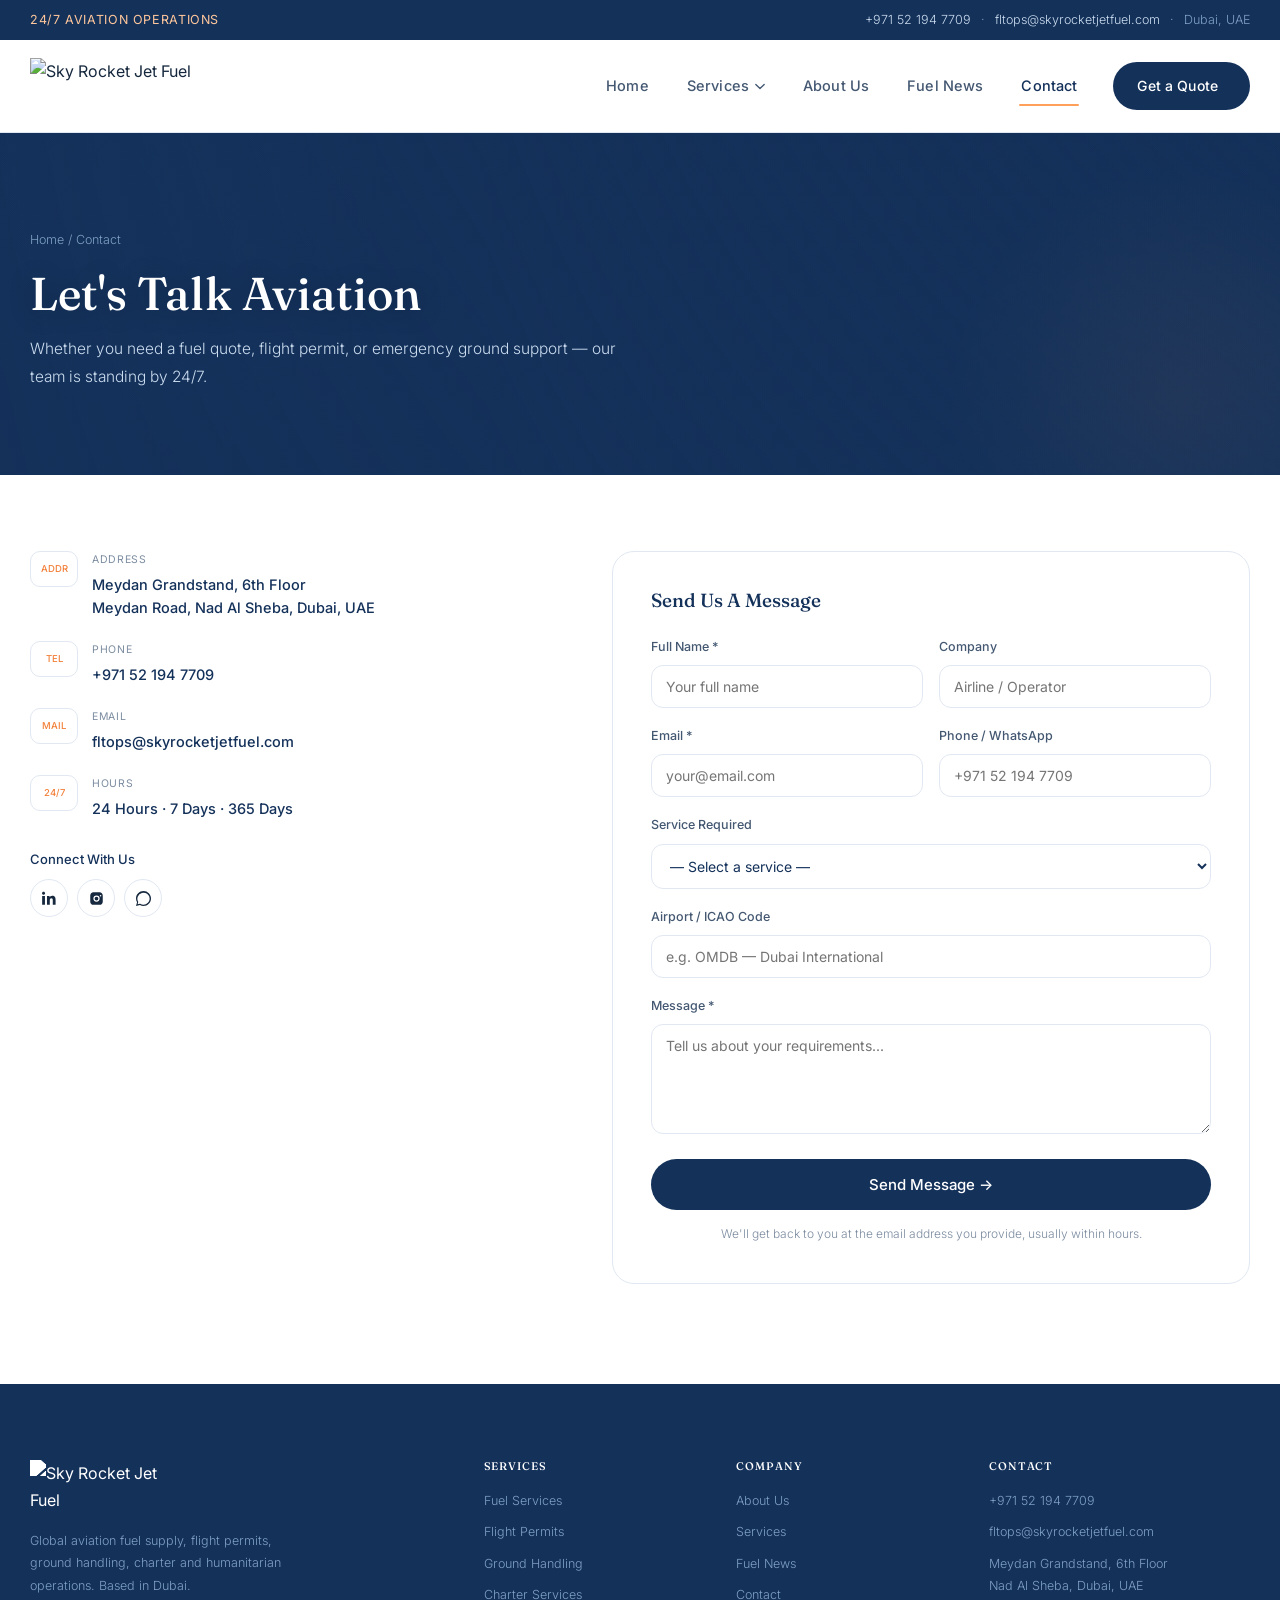
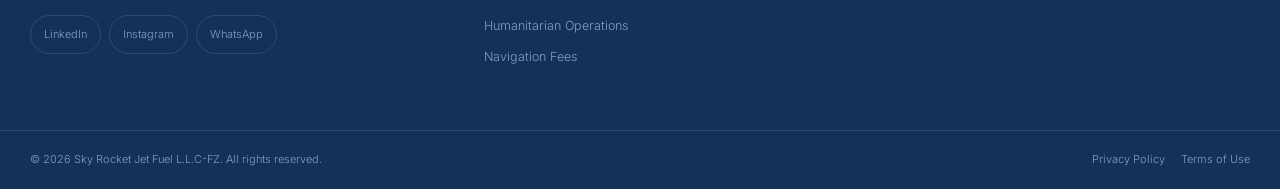
==== commit 2311ab6f: "Contact form: real submission via contact-handler.php" ====
--- a/contact.html
+++ b/contact.html
@@ -63,9 +63,10 @@
           </div>
           <div class="fg"><label>Airport / ICAO Code</label><input type="text" id="f-icao" placeholder="e.g. OMDB — Dubai International"/></div>
           <div class="fg"><label>Message *</label><textarea id="f-msg" placeholder="Tell us about your requirements..." required></textarea></div>
+          <input type="text" id="f-website" name="website" autocomplete="off" tabindex="-1" style="position:absolute;left:-9999px;width:1px;height:1px;opacity:0" aria-hidden="true"/>
           <div id="form-error" class="f-error" style="display:none"></div>
           <button type="button" class="f-submit" id="f-submit-btn">Send Message →</button>
-          <p class="f-note">This opens your email client with the message ready to send to fltops@skyrocketjetfuel.com.</p>
+          <p class="f-note">We'll get back to you at the email address you provide, usually within hours.</p>
           <div id="form-ok" style="display:none;margin-top:14px;padding:16px;background:#f0fdf4;border:1.5px solid #86efac;border-radius:8px;text-align:center">
             <div style="font-size:15px;font-weight:700;color:#16a34a">Message Ready to Send</div>
             <p class="ok-detail" style="font-size:12.5px;color:#3d6b4a;margin-top:4px"></p>
--- a/styles.css
+++ b/styles.css
@@ -717,9 +717,9 @@
 .hamburger.open span:nth-child(3){transform:translateY(-8px) rotate(-45deg)}
 
 /* mobile: slide-in panel with cascading links */
-.menu-overlay{position:fixed;inset:0;z-index:48;background:rgba(9,25,52,.55);opacity:0;visibility:hidden;transition:opacity .35s ease,visibility .35s}
+.menu-overlay{position:fixed;inset:0;z-index:58;background:rgba(9,25,52,.55);opacity:0;visibility:hidden;transition:opacity .35s ease,visibility .35s}
 .menu-overlay.open{opacity:1;visibility:visible}
-.mobile-menu{position:fixed;top:0;right:0;bottom:0;left:auto;width:min(86vw,380px);max-height:none;z-index:49;
+.mobile-menu{position:fixed;top:0;right:0;bottom:0;left:auto;width:min(86vw,380px);max-height:none;z-index:59;
   padding:104px 0 32px;background:var(--white);border:0;box-shadow:-20px 0 60px rgba(9,25,52,.25);
   transform:translateX(105%);opacity:1;visibility:hidden;transition:transform .5s cubic-bezier(.2,.7,.2,1),visibility .5s;overflow-y:auto}
 .mobile-menu.open{transform:none;visibility:visible}
